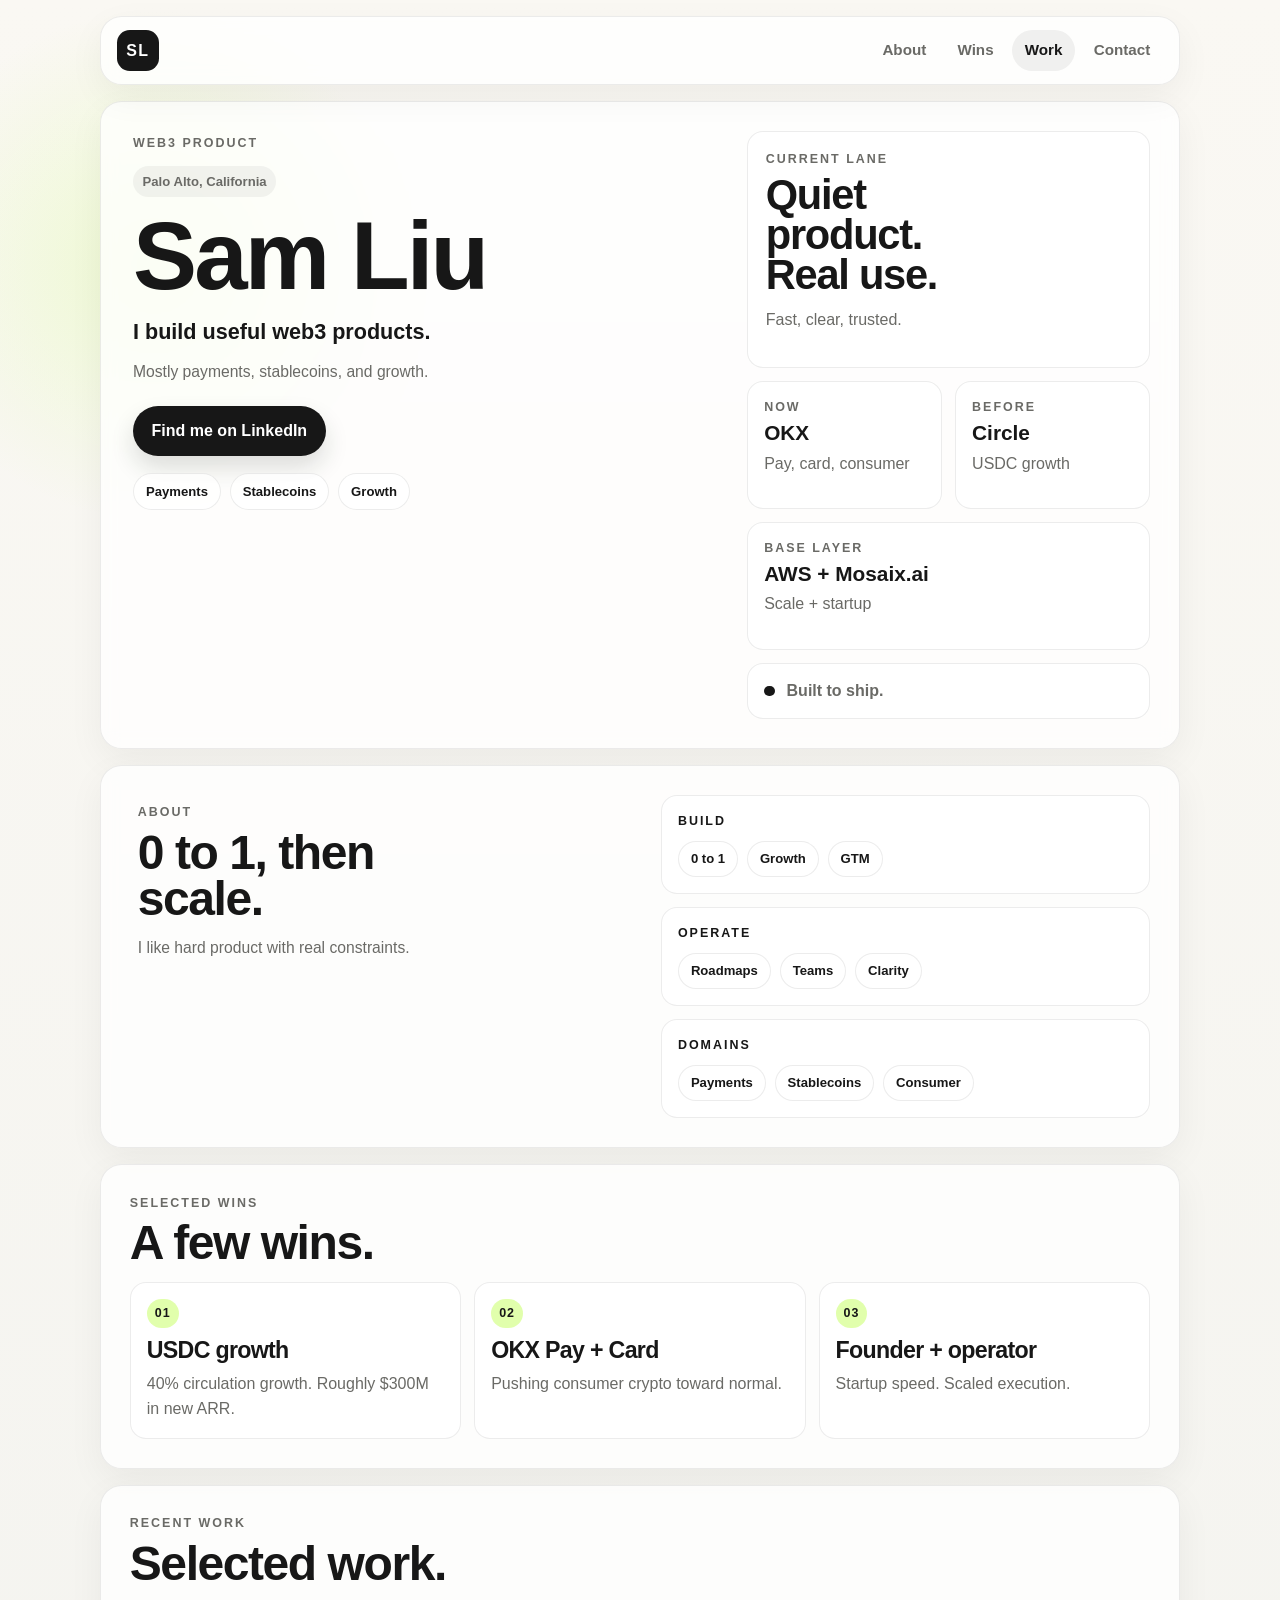
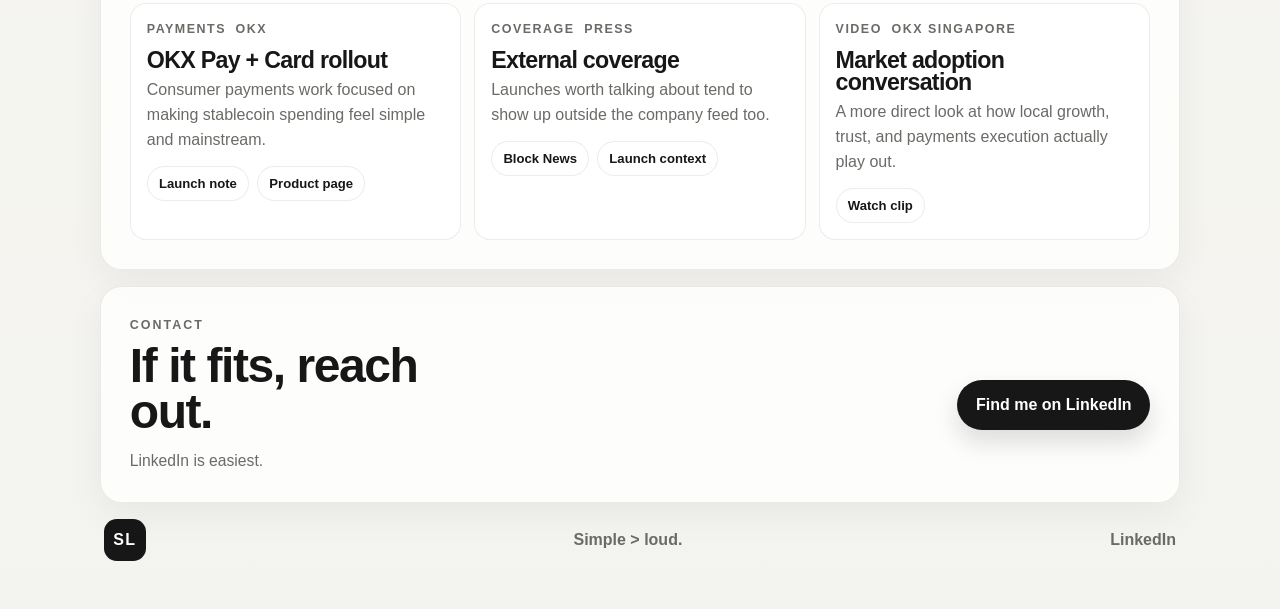
==== index.html @ 396bea4e "Publish personal site" ====
<!DOCTYPE html>
<html lang="en">
<head>
  <meta charset="UTF-8">
  <meta name="viewport" content="width=device-width, initial-scale=1.0">
  <title>Sam Liu | Product</title>
  <meta
    name="description"
    content="Sam Liu builds product in web3, focused on payments, stablecoins, and growth."
  >
  <script>document.documentElement.classList.add("js");</script>
  <link rel="stylesheet" href="styles.css">
</head>
<body>
  <div class="page-shell">
    <header class="site-header">
      <a class="brand" href="#intro">SL</a>
      <button class="menu-toggle" type="button" aria-expanded="false" aria-controls="site-nav">
        Menu
      </button>
      <nav class="site-nav" id="site-nav" aria-label="Primary">
        <a href="#about">About</a>
        <a href="#highlights">Wins</a>
        <a href="#experience">Work</a>
        <a href="#contact">Contact</a>
      </nav>
    </header>

    <main>
      <section class="hero-block reveal" id="intro">
        <div class="hero-main">
          <p class="eyebrow">Web3 product</p>
          <p class="location-chip" data-profile-location>Palo Alto, California</p>
          <h1 data-profile-name>Sam Liu</h1>
          <p class="hero-headline" data-profile-headline>
            I build useful web3 products.
          </p>
          <p class="hero-intro" data-profile-intro>
            Mostly payments, stablecoins, and growth.
          </p>
          <div class="hero-actions">
            <a class="button button-primary" data-linkedin-link href="https://www.linkedin.com/in/sumangliu/" target="_blank" rel="noreferrer">
              Find me on LinkedIn
            </a>
            <a class="button button-secondary is-hidden" data-email-link href="#">
              Send email
            </a>
          </div>
          <div class="focus-strip" id="focus-list">
            <span>Payments</span>
            <span>Stablecoins</span>
            <span>Growth</span>
          </div>
        </div>

        <aside class="hero-side">
          <img
            class="portrait-card is-hidden"
            id="hero-photo"
            alt="Portrait of Sam Liu"
          >
          <div class="signal-card" id="hero-fallback">
            <p class="mini-label">Current lane</p>
            <h2>Quiet product. Real use.</h2>
            <p>Fast, clear, trusted.</p>
          </div>
          <div class="stack-grid">
            <article class="mini-card">
              <p class="mini-label">Now</p>
              <strong>OKX</strong>
              <p>Pay, card, consumer</p>
            </article>
            <article class="mini-card">
              <p class="mini-label">Before</p>
              <strong>Circle</strong>
              <p>USDC growth</p>
            </article>
            <article class="mini-card mini-card-wide">
              <p class="mini-label">Base layer</p>
              <strong>AWS + Mosaix.ai</strong>
              <p>Scale + startup</p>
            </article>
          </div>
          <div class="route-card">
            <span class="route-dot"></span>
            <span>Built to ship.</span>
          </div>
        </aside>
      </section>

      <section class="about-band reveal" id="about">
        <div class="about-copy">
          <p class="eyebrow">About</p>
          <h2>0 to 1, then scale.</h2>
          <p data-about-summary>
            I like hard product with real constraints.
          </p>
        </div>
        <div class="skills-panel" id="skills-list">
          <article class="skill-group">
            <p class="mini-label">Build</p>
            <div class="chip-row">
              <span>0 to 1</span>
              <span>Growth</span>
              <span>GTM</span>
            </div>
          </article>
          <article class="skill-group">
            <p class="mini-label">Operate</p>
            <div class="chip-row">
              <span>Roadmaps</span>
              <span>Teams</span>
              <span>Clarity</span>
            </div>
          </article>
          <article class="skill-group">
            <p class="mini-label">Domains</p>
            <div class="chip-row">
              <span>Payments</span>
              <span>Stablecoins</span>
              <span>Consumer</span>
            </div>
          </article>
        </div>
      </section>

      <section class="section-block reveal" id="highlights">
        <div class="section-head">
          <p class="eyebrow">Selected wins</p>
          <h2>A few wins.</h2>
        </div>
        <div class="highlight-grid" id="highlights-list">
          <article class="highlight-card">
            <span class="card-index">01</span>
            <h3>USDC growth</h3>
            <p>40% circulation growth. Roughly $300M in new ARR.</p>
          </article>
          <article class="highlight-card">
            <span class="card-index">02</span>
            <h3>OKX Pay + Card</h3>
            <p>Pushing consumer crypto toward normal.</p>
          </article>
          <article class="highlight-card">
            <span class="card-index">03</span>
            <h3>Founder + operator</h3>
            <p>Startup speed. Scaled execution.</p>
          </article>
        </div>
      </section>

      <section class="section-block reveal" id="experience">
        <div class="section-head">
          <p class="eyebrow">Recent work</p>
          <h2>Selected work.</h2>
        </div>
        <div class="work-grid" id="work-list">
          <article class="work-card">
            <div class="work-body">
              <div class="work-meta">
                <span>Payments</span>
                <span>OKX</span>
              </div>
              <h3>OKX Pay + Card rollout</h3>
              <p>Consumer payments work focused on making stablecoin spending feel simple and mainstream.</p>
              <div class="work-links">
                <a href="https://lnkd.in/gmFxtwGd" target="_blank" rel="noreferrer">Launch note</a>
                <a href="https://my.okx.com" target="_blank" rel="noreferrer">Product page</a>
              </div>
            </div>
          </article>
          <article class="work-card">
            <div class="work-body">
              <div class="work-meta">
                <span>Coverage</span>
                <span>Press</span>
              </div>
              <h3>External coverage</h3>
              <p>Launches worth talking about tend to show up outside the company feed too.</p>
              <div class="work-links">
                <a href="https://lnkd.in/dr6fDfs2" target="_blank" rel="noreferrer">Block News</a>
                <a href="https://lnkd.in/gmFxtwGd" target="_blank" rel="noreferrer">Launch context</a>
              </div>
            </div>
          </article>
          <article class="work-card">
            <div class="work-body">
              <div class="work-meta">
                <span>Video</span>
                <span>OKX Singapore</span>
              </div>
              <h3>Market adoption conversation</h3>
              <p>A more direct look at how local growth, trust, and payments execution actually play out.</p>
              <div class="work-links">
                <a href="https://lnkd.in/gPq598sP" target="_blank" rel="noreferrer">Watch clip</a>
              </div>
            </div>
          </article>
        </div>
      </section>

      <section class="contact-strip reveal" id="contact">
        <div class="contact-copy">
          <p class="eyebrow">Contact</p>
          <h2>If it fits, reach out.</h2>
          <p>LinkedIn is easiest.</p>
        </div>
        <div class="contact-actions">
          <a class="button button-primary" data-linkedin-link href="https://www.linkedin.com/in/sumangliu/" target="_blank" rel="noreferrer">
            Find me on LinkedIn
          </a>
          <a class="button button-secondary is-hidden" data-email-link href="#">
            Send email
          </a>
        </div>
      </section>
    </main>

    <footer class="site-footer">
      <span class="footer-mark">SL</span>
      <p>Simple &gt; loud.</p>
      <a data-linkedin-link-footer href="https://www.linkedin.com/in/sumangliu/" target="_blank" rel="noreferrer">
        LinkedIn
      </a>
    </footer>
  </div>

  <script id="embedded-profile-data" type="application/json">
{
  "profile": {
    "name": "Sam Liu",
    "headline": "I build useful web3 products.",
    "intro": "Mostly payments, stablecoins, and growth.",
    "location": "Palo Alto, California",
    "linkedinUrl": "https://www.linkedin.com/in/sumangliu/",
    "email": "",
    "heroImage": ""
  },
  "about": {
    "summary": "I like hard product with real constraints.",
    "focusAreas": [
      "Payments",
      "Stablecoins",
      "Growth"
    ]
  },
  "experience": [
    {
      "role": "Senior Director of Product Management",
      "company": "OKX",
      "start": "Aug 2024",
      "end": "Present",
      "summary": "Leading Pay, card, and consumer money flows.",
      "bullets": [
        "Leading Pay, card, and consumer money flows."
      ]
    },
    {
      "role": "Director of Product Management - Growth",
      "company": "Circle",
      "start": "Jul 2023",
      "end": "Jun 2024",
      "summary": "Ran USDC growth across liquidity and distribution.",
      "bullets": [
        "Ran USDC growth across liquidity and distribution."
      ]
    },
    {
      "role": "Principal PM / Director, Circle Data",
      "company": "Circle",
      "start": "Jun 2022",
      "end": "Aug 2023",
      "summary": "Built the first product layer for Circle Data.",
      "bullets": [
        "Built the first product layer for Circle Data."
      ]
    },
    {
      "role": "Product Manager",
      "company": "AWS",
      "start": "Jan 2020",
      "end": "May 2022",
      "summary": "Led product for SageMaker Studio.",
      "bullets": [
        "Led product for SageMaker Studio."
      ]
    },
    {
      "role": "CEO / Co-Founder",
      "company": "Mosaix.ai",
      "start": "2016",
      "end": "2020",
      "summary": "Built and scaled a YC-backed voice product.",
      "bullets": [
        "Built and scaled a YC-backed voice product."
      ]
    }
  ],
  "work": [
    {
      "type": "Payments",
      "source": "OKX",
      "title": "OKX Pay + Card rollout",
      "summary": "Consumer payments work focused on making stablecoin spending feel simple and mainstream.",
      "links": [
        {
          "label": "Launch note",
          "url": "https://lnkd.in/gmFxtwGd"
        },
        {
          "label": "Product page",
          "url": "https://my.okx.com"
        }
      ]
    },
    {
      "type": "Coverage",
      "source": "Press",
      "title": "External coverage",
      "summary": "Launches worth talking about tend to show up outside the company feed too.",
      "links": [
        {
          "label": "Block News",
          "url": "https://lnkd.in/dr6fDfs2"
        },
        {
          "label": "Launch context",
          "url": "https://lnkd.in/gmFxtwGd"
        }
      ]
    },
    {
      "type": "Video",
      "source": "OKX Singapore",
      "title": "Market adoption conversation",
      "summary": "A more direct look at how local growth, trust, and payments execution actually play out.",
      "links": [
        {
          "label": "Watch clip",
          "url": "https://lnkd.in/gPq598sP"
        }
      ]
    }
  ],
  "skills": [
    {
      "group": "Build",
      "items": [
        "0 to 1",
        "Growth",
        "GTM"
      ]
    },
    {
      "group": "Operate",
      "items": [
        "Roadmaps",
        "Teams",
        "Clarity"
      ]
    },
    {
      "group": "Domains",
      "items": [
        "Payments",
        "Stablecoins",
        "Consumer"
      ]
    }
  ],
  "highlights": [
    {
      "title": "USDC growth",
      "context": "",
      "impact": "40% circulation growth. Roughly $300M in new ARR."
    },
    {
      "title": "OKX Pay + Card",
      "context": "",
      "impact": "Pushing consumer crypto toward normal."
    },
    {
      "title": "Founder + operator",
      "context": "",
      "impact": "Startup speed. Scaled execution."
    }
  ],
  "contact": {
    "primaryCtaLabel": "Find me on LinkedIn",
    "primaryCtaUrl": "https://www.linkedin.com/in/sumangliu/",
    "secondaryCtaLabel": "",
    "secondaryCtaUrl": ""
  }
}
  </script>
  <script src="script.js"></script>
</body>
</html>
---- styles.css ----
:root {
  --bg: #f3f3ef;
  --paper: rgba(255, 255, 255, 0.78);
  --paper-strong: rgba(255, 255, 255, 0.94);
  --ink: #171717;
  --muted: #6a6a66;
  --line: rgba(23, 23, 23, 0.08);
  --accent: #c8ff67;
  --shadow: 0 12px 36px rgba(18, 18, 18, 0.05);
  --heading-font: "Avenir Next Condensed", "Franklin Gothic Medium", "Arial Narrow", "Trebuchet MS", sans-serif;
  --body-font: "Avenir Next", "Trebuchet MS", "Segoe UI", sans-serif;
}

* {
  box-sizing: border-box;
}

html {
  scroll-behavior: smooth;
}

body {
  margin: 0;
  min-height: 100vh;
  color: var(--ink);
  font-family: var(--body-font);
  line-height: 1.5;
  background:
    radial-gradient(circle at 12% 12%, rgba(200, 255, 103, 0.24), transparent 16rem),
    linear-gradient(180deg, #faf8f3 0%, var(--bg) 100%);
}

body::before {
  content: none;
}

a {
  color: inherit;
  text-decoration: none;
}

img {
  display: block;
  max-width: 100%;
}

.page-shell {
  position: relative;
  z-index: 1;
  width: min(1080px, calc(100% - 2rem));
  margin: 0 auto;
  padding: 1rem 0 3rem;
}

.site-header,
.hero-block,
.about-band,
.section-block,
.contact-strip {
  border: 1px solid var(--line);
  border-radius: 1.35rem;
  background: var(--paper);
  backdrop-filter: blur(8px);
  box-shadow: var(--shadow);
}

.site-header {
  position: sticky;
  top: 1rem;
  z-index: 20;
  display: flex;
  align-items: center;
  justify-content: space-between;
  gap: 1rem;
  padding: 0.8rem 1rem;
  margin-bottom: 1rem;
}

.brand,
.footer-mark {
  display: inline-flex;
  align-items: center;
  justify-content: center;
  width: 2.6rem;
  height: 2.6rem;
  border-radius: 0.8rem;
  background: var(--ink);
  color: #ffffff;
  font-family: var(--heading-font);
  font-size: 1rem;
  font-weight: 700;
  letter-spacing: 0.08em;
}

.site-nav {
  display: flex;
  align-items: center;
  gap: 0.35rem;
}

.site-nav a {
  padding: 0.55rem 0.8rem;
  border-radius: 999px;
  color: var(--muted);
  font-size: 0.95rem;
  font-weight: 600;
  transition: background-color 160ms ease, color 160ms ease;
}

.site-nav a:hover,
.site-nav a.is-active {
  background: rgba(23, 23, 23, 0.06);
  color: var(--ink);
}

.menu-toggle {
  display: none;
  border: 1px solid var(--line);
  border-radius: 999px;
  background: var(--paper-strong);
  color: var(--ink);
  padding: 0.55rem 0.9rem;
  font: inherit;
  cursor: pointer;
}

.hero-block,
.about-band,
.section-block,
.contact-strip {
  padding: clamp(1.1rem, 3vw, 1.8rem);
  margin-bottom: 1rem;
}

.hero-block {
  display: grid;
  grid-template-columns: minmax(0, 1.2fr) minmax(280px, 0.8fr);
  gap: 0.8rem;
}

.hero-main,
.hero-side,
.about-copy,
.skills-panel,
.contact-copy {
  min-width: 0;
}

.hero-main {
  padding: 0.2rem;
}

.eyebrow,
.mini-label {
  margin: 0;
  font-size: 0.78rem;
  font-weight: 800;
  letter-spacing: 0.16em;
  text-transform: uppercase;
}

.eyebrow {
  color: var(--muted);
}

.mini-label {
  color: var(--ink);
}

.location-chip {
  display: inline-flex;
  margin: 0.85rem 0 0;
  padding: 0.35rem 0.6rem;
  border-radius: 999px;
  background: rgba(23, 23, 23, 0.05);
  color: var(--muted);
  font-size: 0.82rem;
  font-weight: 700;
}

h1,
h2,
h3 {
  margin: 0;
  font-family: var(--heading-font);
  font-weight: 700;
  line-height: 0.96;
  letter-spacing: -0.03em;
}

h1 {
  margin-top: 0.8rem;
  font-size: clamp(3.6rem, 9vw, 6rem);
}

h2 {
  font-size: clamp(1.8rem, 4vw, 3rem);
}

h3 {
  font-size: clamp(1.05rem, 2vw, 1.45rem);
}

.hero-headline {
  max-width: 28rem;
  margin: 1rem 0 0;
  font-size: clamp(1.05rem, 2vw, 1.35rem);
  line-height: 1.3;
  font-weight: 600;
}

.hero-intro,
.about-copy p:last-child,
.contact-copy p:last-child,
.highlight-card p,
.mini-card p,
.signal-card p,
.work-body p,
.route-card,
.skill-group span {
  color: var(--muted);
}

.hero-intro,
.about-copy p:last-child,
.contact-copy p:last-child {
  max-width: 28rem;
  margin: 0.8rem 0 0;
  font-size: 0.98rem;
  line-height: 1.65;
}

.hero-actions,
.contact-actions {
  display: flex;
  flex-wrap: wrap;
  gap: 0.7rem;
  margin-top: 1.3rem;
}

.button {
  display: inline-flex;
  align-items: center;
  justify-content: center;
  min-height: 3rem;
  padding: 0.75rem 1.1rem;
  border-radius: 999px;
  border: 1px solid transparent;
  font-weight: 700;
  transition: transform 160ms ease, box-shadow 160ms ease;
}

.button:hover {
  transform: translateY(-1px);
}

.button-primary {
  background: var(--ink);
  color: #ffffff;
  box-shadow: 0 12px 24px rgba(23, 23, 23, 0.14);
}

.button-secondary {
  border-color: var(--line);
  background: rgba(23, 23, 23, 0.03);
  color: var(--ink);
}

.focus-strip {
  display: flex;
  flex-wrap: wrap;
  gap: 0.55rem;
  margin-top: 1.1rem;
}

.focus-strip span,
.chip-row span {
  display: inline-flex;
  align-items: center;
  min-height: 2.1rem;
  padding: 0.45rem 0.75rem;
  border: 1px solid var(--line);
  border-radius: 999px;
  font-size: 0.82rem;
  font-weight: 700;
  color: var(--ink);
  background: rgba(255, 255, 255, 0.72);
}

.hero-side {
  display: grid;
  grid-template-rows: auto auto auto;
  gap: 0.8rem;
}

.portrait-card,
.signal-card,
.mini-card,
.route-card,
.skill-group,
.highlight-card,
.work-card {
  border: 1px solid var(--line);
  border-radius: 1rem;
  background: var(--paper-strong);
}

.portrait-card {
  width: 100%;
  min-height: 200px;
  object-fit: cover;
}

.signal-card {
  padding: 1.1rem;
  background: var(--paper-strong);
}

.signal-card h2 {
  margin-top: 0.45rem;
  max-width: 9ch;
  font-size: clamp(1.8rem, 4vw, 2.6rem);
}

.signal-card p:last-child {
  margin-top: 0.7rem;
  line-height: 1.7;
}

.stack-grid {
  display: grid;
  grid-template-columns: repeat(2, minmax(0, 1fr));
  gap: 0.8rem;
}

.mini-card {
  padding: 1rem;
}

.mini-card strong {
  display: block;
  margin-top: 0.35rem;
  font-family: var(--heading-font);
  font-size: 1.3rem;
  line-height: 1.05;
}

.mini-card p:last-child {
  margin-top: 0.4rem;
  line-height: 1.6;
}

.mini-card-wide {
  grid-column: 1 / -1;
  background: var(--paper-strong);
}

.route-card {
  display: flex;
  align-items: center;
  gap: 0.75rem;
  padding: 0.95rem 1rem;
  font-weight: 700;
}

.route-dot {
  width: 0.65rem;
  height: 0.65rem;
  border-radius: 50%;
  background: var(--ink);
}

.about-band {
  display: grid;
  grid-template-columns: minmax(0, 1fr) minmax(280px, 0.95fr);
  gap: 1rem;
}

.about-copy {
  padding: clamp(0.2rem, 1vw, 0.5rem);
}

.about-copy h2,
.section-head h2,
.contact-copy h2 {
  margin-top: 0.5rem;
  max-width: 12ch;
}

.skills-panel {
  display: grid;
  gap: 0.8rem;
}

.skill-group {
  padding: 1rem;
}

.chip-row {
  display: flex;
  flex-wrap: wrap;
  gap: 0.55rem;
  margin-top: 0.65rem;
}

.section-head {
  margin-bottom: 1rem;
}

.highlight-grid {
  display: grid;
  grid-template-columns: repeat(3, minmax(0, 1fr));
  gap: 0.8rem;
}

.highlight-card {
  display: flex;
  flex-direction: column;
  gap: 0.7rem;
  padding: 1rem;
}

.card-index {
  display: inline-flex;
  width: fit-content;
  padding: 0.3rem 0.5rem;
  border-radius: 999px;
  background: rgba(200, 255, 103, 0.55);
  font-size: 0.78rem;
  font-weight: 800;
  letter-spacing: 0.08em;
}

.highlight-card p {
  margin: 0;
  line-height: 1.55;
}

.work-grid {
  display: grid;
  grid-template-columns: repeat(auto-fit, minmax(220px, 1fr));
  gap: 0.8rem;
}

.work-card {
  display: block;
  border: 1px solid var(--line);
  border-radius: 1rem;
  background: var(--paper-strong);
  transition: transform 160ms ease, box-shadow 160ms ease, border-color 160ms ease;
}

.work-card:hover {
  transform: translateY(-2px);
  box-shadow: 0 16px 40px rgba(18, 18, 18, 0.08);
  border-color: rgba(23, 23, 23, 0.14);
}

.work-body {
  padding: 1rem;
}

.work-meta {
  display: flex;
  flex-wrap: wrap;
  gap: 0.4rem 0.6rem;
  margin-bottom: 0.6rem;
  font-size: 0.78rem;
  font-weight: 800;
  letter-spacing: 0.12em;
  text-transform: uppercase;
  color: var(--muted);
}

.work-body p {
  margin: 0.45rem 0 0;
  line-height: 1.55;
}

.work-links {
  display: flex;
  flex-wrap: wrap;
  gap: 0.5rem;
  margin-top: 0.85rem;
}

.work-links a {
  display: inline-flex;
  align-items: center;
  min-height: 2.2rem;
  padding: 0.4rem 0.7rem;
  border: 1px solid var(--line);
  border-radius: 999px;
  background: rgba(255, 255, 255, 0.72);
  color: var(--ink);
  font-size: 0.82rem;
  font-weight: 700;
}

.work-links a:hover {
  background: var(--accent);
}

.contact-strip {
  display: grid;
  grid-template-columns: minmax(0, 1fr) auto;
  gap: 1rem;
  align-items: center;
  background: var(--paper);
}

.contact-actions {
  justify-content: flex-end;
}

.site-footer {
  display: flex;
  align-items: center;
  justify-content: space-between;
  gap: 1rem;
  padding: 0 0.25rem;
  color: var(--muted);
}

.site-footer p {
  margin: 0;
  font-weight: 700;
}

.site-footer a {
  font-weight: 700;
}

.site-footer a:hover {
  color: var(--ink);
}

.is-hidden {
  display: none !important;
}

.reveal {
  opacity: 1;
  transform: none;
}

.js .reveal {
  opacity: 0;
  transform: translateY(18px);
  transition: opacity 420ms ease, transform 420ms ease;
}

.js .reveal.is-visible {
  opacity: 1;
  transform: translateY(0);
}

@media (max-width: 980px) {
  .hero-block,
  .about-band,
  .contact-strip,
  .highlight-grid {
    grid-template-columns: 1fr;
  }

  .work-grid {
    grid-template-columns: 1fr 1fr;
  }

  .about-copy h2,
  .section-head h2,
  .contact-copy h2 {
    max-width: none;
  }
}

@media (max-width: 760px) {
  .page-shell {
    width: min(100%, calc(100% - 1rem));
  }

  .site-header {
    top: 0.5rem;
    align-items: flex-start;
    flex-wrap: wrap;
    border-radius: 1.35rem;
  }

  .menu-toggle {
    display: inline-flex;
  }

  .site-nav {
    display: none;
    width: 100%;
    flex-direction: column;
    align-items: stretch;
    padding-top: 0.5rem;
  }

  .site-header.is-open .site-nav {
    display: flex;
  }

  .site-nav a {
    width: 100%;
    text-align: left;
  }

  .hero-block,
  .about-band,
  .section-block,
  .contact-strip {
    border-radius: 1.35rem;
  }

  h1 {
    font-size: clamp(3rem, 18vw, 4.7rem);
  }

  .stack-grid,
  .highlight-grid,
  .work-grid {
    grid-template-columns: 1fr;
  }

  .mini-card-wide {
    grid-column: auto;
  }

  .contact-actions {
    justify-content: flex-start;
  }

  .site-footer {
    flex-direction: column;
    align-items: flex-start;
  }
}
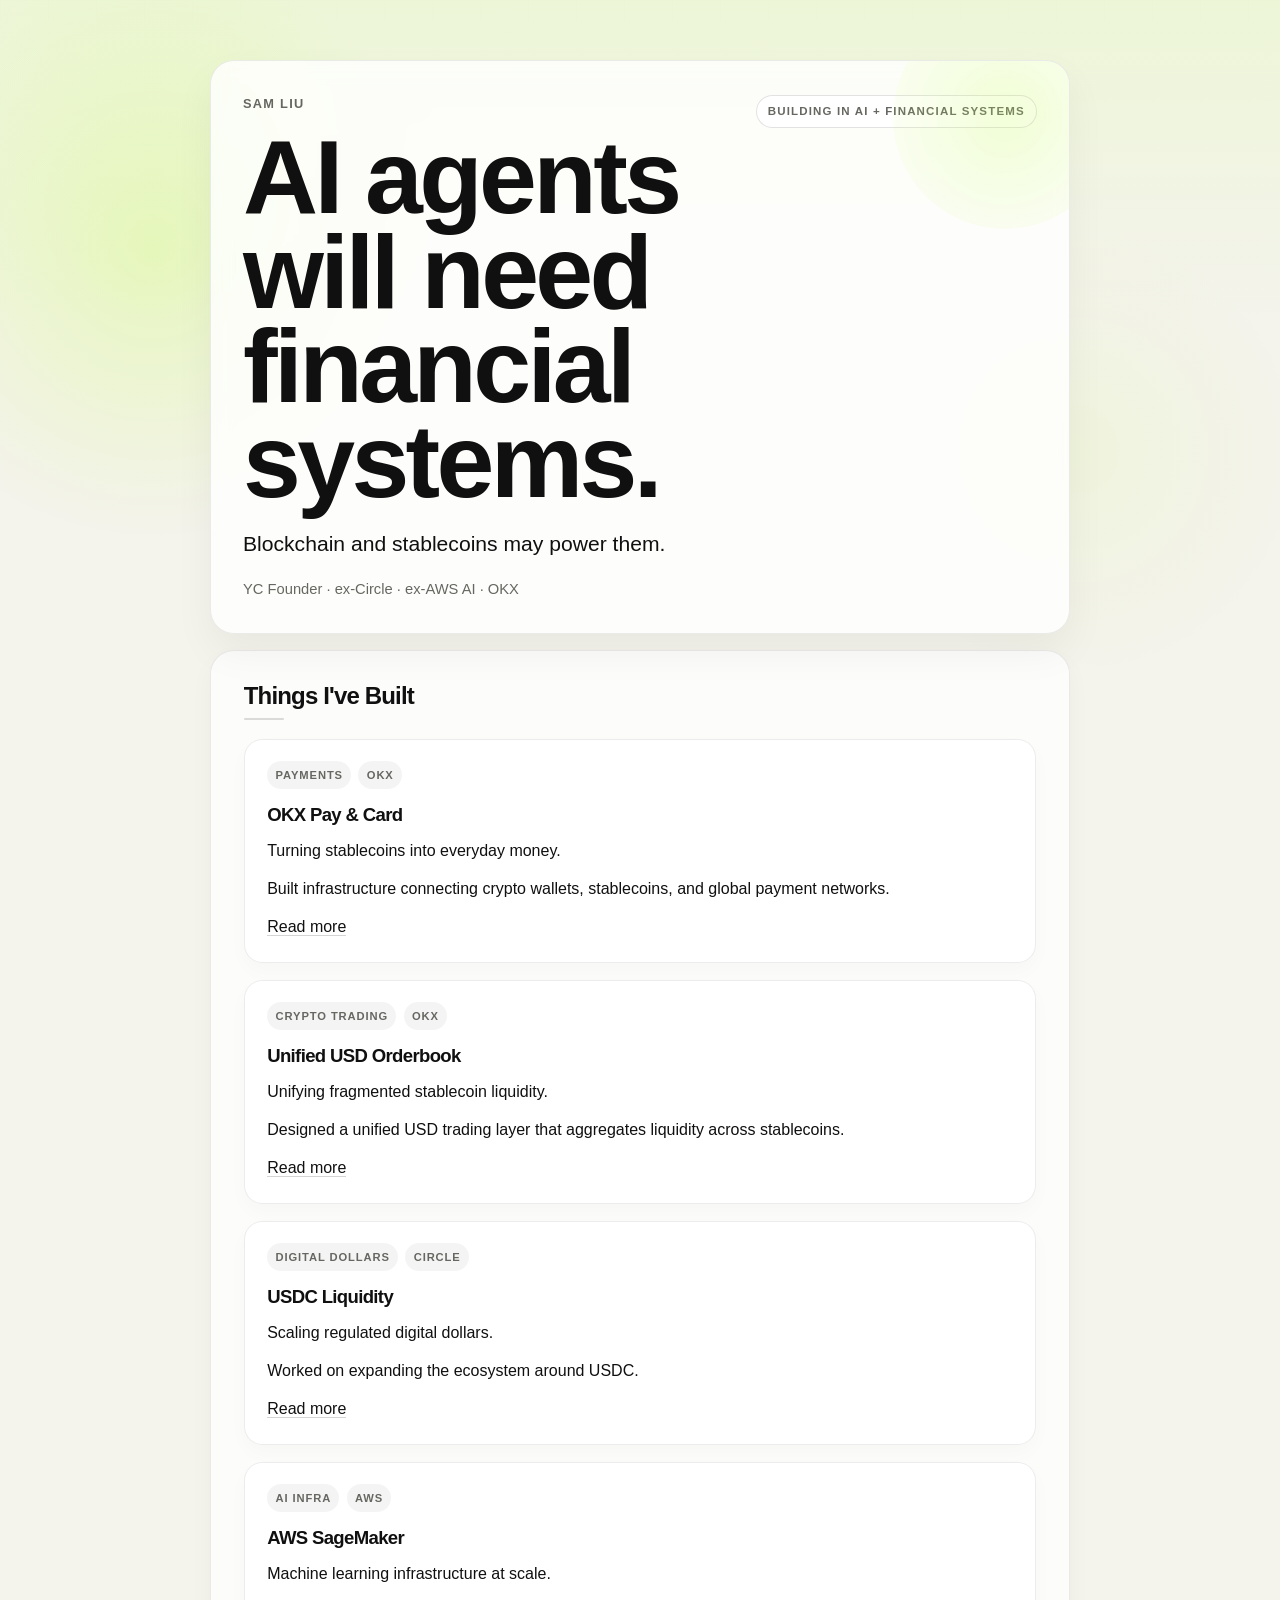
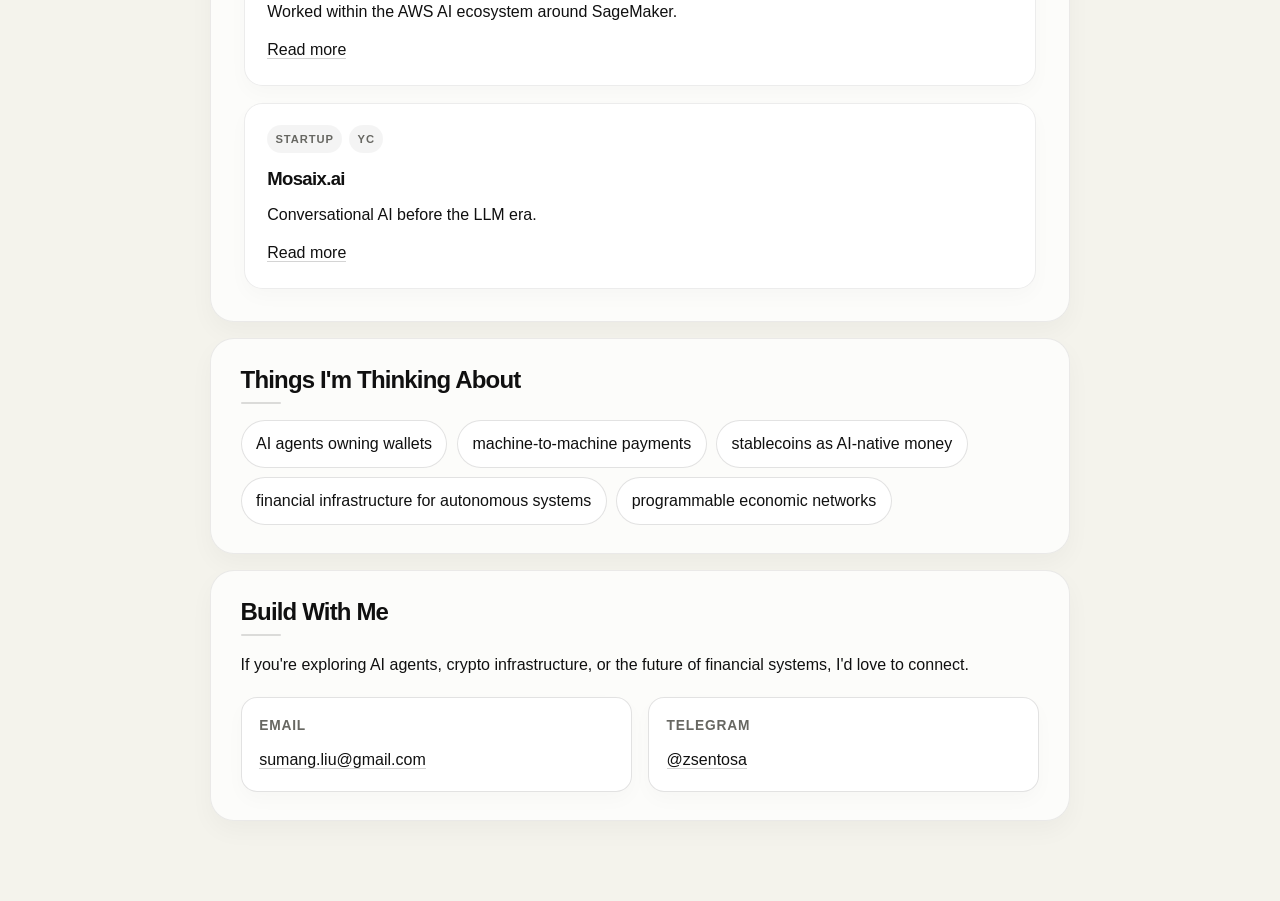
==== commit 3c0dbd3d: "Refresh personal site design" ====
--- a/index.html
+++ b/index.html
@@ -3,395 +3,111 @@
 <head>
   <meta charset="UTF-8">
   <meta name="viewport" content="width=device-width, initial-scale=1.0">
-  <title>Sam Liu | Product</title>
+  <title>Sam Liu</title>
   <meta
     name="description"
-    content="Sam Liu builds product in web3, focused on payments, stablecoins, and growth."
+    content="Sam Liu builds around AI agents, stablecoins, and financial systems."
   >
-  <script>document.documentElement.classList.add("js");</script>
-  <link rel="stylesheet" href="styles.css">
+  <link rel="stylesheet" href="style.css">
 </head>
 <body>
-  <div class="page-shell">
-    <header class="site-header">
-      <a class="brand" href="#intro">SL</a>
-      <button class="menu-toggle" type="button" aria-expanded="false" aria-controls="site-nav">
-        Menu
-      </button>
-      <nav class="site-nav" id="site-nav" aria-label="Primary">
-        <a href="#about">About</a>
-        <a href="#highlights">Wins</a>
-        <a href="#experience">Work</a>
-        <a href="#contact">Contact</a>
-      </nav>
+  <main class="page">
+    <header class="hero">
+      <div class="hero-topline">
+        <p class="eyebrow">Sam Liu</p>
+        <p class="status-pill">Building in AI + financial systems</p>
+      </div>
+      <h1>AI agents will need financial systems.</h1>
+      <p class="lede">Blockchain and stablecoins may power them.</p>
+      <p class="credibility">YC Founder · ex-Circle · ex-AWS AI · OKX</p>
     </header>
 
-    <main>
-      <section class="hero-block reveal" id="intro">
-        <div class="hero-main">
-          <p class="eyebrow">Web3 product</p>
-          <p class="location-chip" data-profile-location>Palo Alto, California</p>
-          <h1 data-profile-name>Sam Liu</h1>
-          <p class="hero-headline" data-profile-headline>
-            I build useful web3 products.
-          </p>
-          <p class="hero-intro" data-profile-intro>
-            Mostly payments, stablecoins, and growth.
-          </p>
-          <div class="hero-actions">
-            <a class="button button-primary" data-linkedin-link href="https://www.linkedin.com/in/sumangliu/" target="_blank" rel="noreferrer">
-              Find me on LinkedIn
-            </a>
-            <a class="button button-secondary is-hidden" data-email-link href="#">
-              Send email
-            </a>
+    <section class="section section-spacious">
+      <h2>Things I've Built</h2>
+      <div class="project-grid">
+        <article class="project">
+          <div class="project-meta">
+            <span>Payments</span>
+            <span>OKX</span>
           </div>
-          <div class="focus-strip" id="focus-list">
-            <span>Payments</span>
-            <span>Stablecoins</span>
-            <span>Growth</span>
+          <h3>OKX Pay &amp; Card</h3>
+          <p class="project-tagline">Turning stablecoins into everyday money.</p>
+          <p>Built infrastructure connecting crypto wallets, stablecoins, and global payment networks.</p>
+          <p><a href="https://my.okx.com" target="_blank" rel="noreferrer">Read more</a></p>
+        </article>
+
+        <article class="project">
+          <div class="project-meta">
+            <span>Crypto Trading</span>
+            <span>OKX</span>
           </div>
+          <h3>Unified USD Orderbook</h3>
+          <p class="project-tagline">Unifying fragmented stablecoin liquidity.</p>
+          <p>Designed a unified USD trading layer that aggregates liquidity across stablecoins.</p>
+          <p><a href="https://www.okx.com/learn/the-unified-usd-orderbook" target="_blank" rel="noreferrer">Read more</a></p>
+        </article>
+
+        <article class="project">
+          <div class="project-meta">
+            <span>Digital Dollars</span>
+            <span>Circle</span>
+          </div>
+          <h3>USDC Liquidity</h3>
+          <p class="project-tagline">Scaling regulated digital dollars.</p>
+          <p>Worked on expanding the ecosystem around USDC.</p>
+          <p><a href="https://www.circle.com/usdc" target="_blank" rel="noreferrer">Read more</a></p>
+        </article>
+
+        <article class="project">
+          <div class="project-meta">
+            <span>AI Infra</span>
+            <span>AWS</span>
+          </div>
+          <h3>AWS SageMaker</h3>
+          <p class="project-tagline">Machine learning infrastructure at scale.</p>
+          <p>Worked within the AWS AI ecosystem around SageMaker.</p>
+          <p><a href="https://aws.amazon.com/sagemaker" target="_blank" rel="noreferrer">Read more</a></p>
+        </article>
+
+        <article class="project">
+          <div class="project-meta">
+            <span>Startup</span>
+            <span>YC</span>
+          </div>
+          <h3>Mosaix.ai</h3>
+          <p class="project-tagline">Conversational AI before the LLM era.</p>
+          <p><a href="https://www.ycombinator.com/companies/mosaix-ai" target="_blank" rel="noreferrer">Read more</a></p>
+        </article>
+      </div>
+    </section>
+
+    <section class="section">
+      <h2>Things I'm Thinking About</h2>
+      <div class="thoughts">
+        <p>AI agents owning wallets</p>
+        <p>machine-to-machine payments</p>
+        <p>stablecoins as AI-native money</p>
+        <p>financial infrastructure for autonomous systems</p>
+        <p>programmable economic networks</p>
+      </div>
+    </section>
+
+    <section class="section">
+      <h2>Build With Me</h2>
+      <p>
+        If you're exploring AI agents, crypto infrastructure, or the future of financial systems, I'd love to connect.
+      </p>
+      <div class="contact-grid">
+        <div class="contact">
+          <p>Email</p>
+          <p><a href="mailto:sumang.liu@gmail.com">sumang.liu@gmail.com</a></p>
         </div>
-
-        <aside class="hero-side">
-          <img
-            class="portrait-card is-hidden"
-            id="hero-photo"
-            alt="Portrait of Sam Liu"
-          >
-          <div class="signal-card" id="hero-fallback">
-            <p class="mini-label">Current lane</p>
-            <h2>Quiet product. Real use.</h2>
-            <p>Fast, clear, trusted.</p>
-          </div>
-          <div class="stack-grid">
-            <article class="mini-card">
-              <p class="mini-label">Now</p>
-              <strong>OKX</strong>
-              <p>Pay, card, consumer</p>
-            </article>
-            <article class="mini-card">
-              <p class="mini-label">Before</p>
-              <strong>Circle</strong>
-              <p>USDC growth</p>
-            </article>
-            <article class="mini-card mini-card-wide">
-              <p class="mini-label">Base layer</p>
-              <strong>AWS + Mosaix.ai</strong>
-              <p>Scale + startup</p>
-            </article>
-          </div>
-          <div class="route-card">
-            <span class="route-dot"></span>
-            <span>Built to ship.</span>
-          </div>
-        </aside>
-      </section>
-
-      <section class="about-band reveal" id="about">
-        <div class="about-copy">
-          <p class="eyebrow">About</p>
-          <h2>0 to 1, then scale.</h2>
-          <p data-about-summary>
-            I like hard product with real constraints.
-          </p>
+        <div class="contact">
+          <p>Telegram</p>
+          <p><a href="https://t.me/zsentosa" target="_blank" rel="noreferrer">@zsentosa</a></p>
         </div>
-        <div class="skills-panel" id="skills-list">
-          <article class="skill-group">
-            <p class="mini-label">Build</p>
-            <div class="chip-row">
-              <span>0 to 1</span>
-              <span>Growth</span>
-              <span>GTM</span>
-            </div>
-          </article>
-          <article class="skill-group">
-            <p class="mini-label">Operate</p>
-            <div class="chip-row">
-              <span>Roadmaps</span>
-              <span>Teams</span>
-              <span>Clarity</span>
-            </div>
-          </article>
-          <article class="skill-group">
-            <p class="mini-label">Domains</p>
-            <div class="chip-row">
-              <span>Payments</span>
-              <span>Stablecoins</span>
-              <span>Consumer</span>
-            </div>
-          </article>
-        </div>
-      </section>
-
-      <section class="section-block reveal" id="highlights">
-        <div class="section-head">
-          <p class="eyebrow">Selected wins</p>
-          <h2>A few wins.</h2>
-        </div>
-        <div class="highlight-grid" id="highlights-list">
-          <article class="highlight-card">
-            <span class="card-index">01</span>
-            <h3>USDC growth</h3>
-            <p>40% circulation growth. Roughly $300M in new ARR.</p>
-          </article>
-          <article class="highlight-card">
-            <span class="card-index">02</span>
-            <h3>OKX Pay + Card</h3>
-            <p>Pushing consumer crypto toward normal.</p>
-          </article>
-          <article class="highlight-card">
-            <span class="card-index">03</span>
-            <h3>Founder + operator</h3>
-            <p>Startup speed. Scaled execution.</p>
-          </article>
-        </div>
-      </section>
-
-      <section class="section-block reveal" id="experience">
-        <div class="section-head">
-          <p class="eyebrow">Recent work</p>
-          <h2>Selected work.</h2>
-        </div>
-        <div class="work-grid" id="work-list">
-          <article class="work-card">
-            <div class="work-body">
-              <div class="work-meta">
-                <span>Payments</span>
-                <span>OKX</span>
-              </div>
-              <h3>OKX Pay + Card rollout</h3>
-              <p>Consumer payments work focused on making stablecoin spending feel simple and mainstream.</p>
-              <div class="work-links">
-                <a href="https://lnkd.in/gmFxtwGd" target="_blank" rel="noreferrer">Launch note</a>
-                <a href="https://my.okx.com" target="_blank" rel="noreferrer">Product page</a>
-              </div>
-            </div>
-          </article>
-          <article class="work-card">
-            <div class="work-body">
-              <div class="work-meta">
-                <span>Coverage</span>
-                <span>Press</span>
-              </div>
-              <h3>External coverage</h3>
-              <p>Launches worth talking about tend to show up outside the company feed too.</p>
-              <div class="work-links">
-                <a href="https://lnkd.in/dr6fDfs2" target="_blank" rel="noreferrer">Block News</a>
-                <a href="https://lnkd.in/gmFxtwGd" target="_blank" rel="noreferrer">Launch context</a>
-              </div>
-            </div>
-          </article>
-          <article class="work-card">
-            <div class="work-body">
-              <div class="work-meta">
-                <span>Video</span>
-                <span>OKX Singapore</span>
-              </div>
-              <h3>Market adoption conversation</h3>
-              <p>A more direct look at how local growth, trust, and payments execution actually play out.</p>
-              <div class="work-links">
-                <a href="https://lnkd.in/gPq598sP" target="_blank" rel="noreferrer">Watch clip</a>
-              </div>
-            </div>
-          </article>
-        </div>
-      </section>
-
-      <section class="contact-strip reveal" id="contact">
-        <div class="contact-copy">
-          <p class="eyebrow">Contact</p>
-          <h2>If it fits, reach out.</h2>
-          <p>LinkedIn is easiest.</p>
-        </div>
-        <div class="contact-actions">
-          <a class="button button-primary" data-linkedin-link href="https://www.linkedin.com/in/sumangliu/" target="_blank" rel="noreferrer">
-            Find me on LinkedIn
-          </a>
-          <a class="button button-secondary is-hidden" data-email-link href="#">
-            Send email
-          </a>
-        </div>
-      </section>
-    </main>
-
-    <footer class="site-footer">
-      <span class="footer-mark">SL</span>
-      <p>Simple &gt; loud.</p>
-      <a data-linkedin-link-footer href="https://www.linkedin.com/in/sumangliu/" target="_blank" rel="noreferrer">
-        LinkedIn
-      </a>
-    </footer>
-  </div>
-
-  <script id="embedded-profile-data" type="application/json">
-{
-  "profile": {
-    "name": "Sam Liu",
-    "headline": "I build useful web3 products.",
-    "intro": "Mostly payments, stablecoins, and growth.",
-    "location": "Palo Alto, California",
-    "linkedinUrl": "https://www.linkedin.com/in/sumangliu/",
-    "email": "",
-    "heroImage": ""
-  },
-  "about": {
-    "summary": "I like hard product with real constraints.",
-    "focusAreas": [
-      "Payments",
-      "Stablecoins",
-      "Growth"
-    ]
-  },
-  "experience": [
-    {
-      "role": "Senior Director of Product Management",
-      "company": "OKX",
-      "start": "Aug 2024",
-      "end": "Present",
-      "summary": "Leading Pay, card, and consumer money flows.",
-      "bullets": [
-        "Leading Pay, card, and consumer money flows."
-      ]
-    },
-    {
-      "role": "Director of Product Management - Growth",
-      "company": "Circle",
-      "start": "Jul 2023",
-      "end": "Jun 2024",
-      "summary": "Ran USDC growth across liquidity and distribution.",
-      "bullets": [
-        "Ran USDC growth across liquidity and distribution."
-      ]
-    },
-    {
-      "role": "Principal PM / Director, Circle Data",
-      "company": "Circle",
-      "start": "Jun 2022",
-      "end": "Aug 2023",
-      "summary": "Built the first product layer for Circle Data.",
-      "bullets": [
-        "Built the first product layer for Circle Data."
-      ]
-    },
-    {
-      "role": "Product Manager",
-      "company": "AWS",
-      "start": "Jan 2020",
-      "end": "May 2022",
-      "summary": "Led product for SageMaker Studio.",
-      "bullets": [
-        "Led product for SageMaker Studio."
-      ]
-    },
-    {
-      "role": "CEO / Co-Founder",
-      "company": "Mosaix.ai",
-      "start": "2016",
-      "end": "2020",
-      "summary": "Built and scaled a YC-backed voice product.",
-      "bullets": [
-        "Built and scaled a YC-backed voice product."
-      ]
-    }
-  ],
-  "work": [
-    {
-      "type": "Payments",
-      "source": "OKX",
-      "title": "OKX Pay + Card rollout",
-      "summary": "Consumer payments work focused on making stablecoin spending feel simple and mainstream.",
-      "links": [
-        {
-          "label": "Launch note",
-          "url": "https://lnkd.in/gmFxtwGd"
-        },
-        {
-          "label": "Product page",
-          "url": "https://my.okx.com"
-        }
-      ]
-    },
-    {
-      "type": "Coverage",
-      "source": "Press",
-      "title": "External coverage",
-      "summary": "Launches worth talking about tend to show up outside the company feed too.",
-      "links": [
-        {
-          "label": "Block News",
-          "url": "https://lnkd.in/dr6fDfs2"
-        },
-        {
-          "label": "Launch context",
-          "url": "https://lnkd.in/gmFxtwGd"
-        }
-      ]
-    },
-    {
-      "type": "Video",
-      "source": "OKX Singapore",
-      "title": "Market adoption conversation",
-      "summary": "A more direct look at how local growth, trust, and payments execution actually play out.",
-      "links": [
-        {
-          "label": "Watch clip",
-          "url": "https://lnkd.in/gPq598sP"
-        }
-      ]
-    }
-  ],
-  "skills": [
-    {
-      "group": "Build",
-      "items": [
-        "0 to 1",
-        "Growth",
-        "GTM"
-      ]
-    },
-    {
-      "group": "Operate",
-      "items": [
-        "Roadmaps",
-        "Teams",
-        "Clarity"
-      ]
-    },
-    {
-      "group": "Domains",
-      "items": [
-        "Payments",
-        "Stablecoins",
-        "Consumer"
-      ]
-    }
-  ],
-  "highlights": [
-    {
-      "title": "USDC growth",
-      "context": "",
-      "impact": "40% circulation growth. Roughly $300M in new ARR."
-    },
-    {
-      "title": "OKX Pay + Card",
-      "context": "",
-      "impact": "Pushing consumer crypto toward normal."
-    },
-    {
-      "title": "Founder + operator",
-      "context": "",
-      "impact": "Startup speed. Scaled execution."
-    }
-  ],
-  "contact": {
-    "primaryCtaLabel": "Find me on LinkedIn",
-    "primaryCtaUrl": "https://www.linkedin.com/in/sumangliu/",
-    "secondaryCtaLabel": "",
-    "secondaryCtaUrl": ""
-  }
-}
-  </script>
-  <script src="script.js"></script>
+      </div>
+    </section>
+  </main>
 </body>
 </html>
--- a/style.css
+++ b/style.css
@@ -0,0 +1,305 @@
+:root {
+  --bg: #f4f3ec;
+  --bg-accent: #edf6d7;
+  --card: rgba(255, 255, 255, 0.82);
+  --card-strong: rgba(255, 255, 255, 0.9);
+  --text: #101010;
+  --muted: #676762;
+  --line: rgba(16, 16, 16, 0.08);
+  --line-strong: rgba(16, 16, 16, 0.12);
+  --link: #111111;
+  --accent: #c7ff53;
+  --shadow-soft: 0 18px 40px rgba(16, 16, 16, 0.05);
+  --shadow-card: 0 10px 24px rgba(16, 16, 16, 0.035);
+}
+
+* {
+  box-sizing: border-box;
+}
+
+html {
+  font-size: 16px;
+}
+
+body {
+  margin: 0;
+  background:
+    radial-gradient(circle at 12% 10%, rgba(199, 255, 83, 0.3), transparent 18rem),
+    radial-gradient(circle at 84% 18%, rgba(199, 255, 83, 0.1), transparent 14rem),
+    linear-gradient(180deg, var(--bg-accent) 0%, var(--bg) 20rem);
+  color: var(--text);
+  font-family: "Avenir Next", -apple-system, BlinkMacSystemFont, "Segoe UI", Helvetica, Arial, sans-serif;
+  line-height: 1.65;
+}
+
+body::before {
+  position: fixed;
+  inset: 0;
+  content: "";
+  pointer-events: none;
+  opacity: 0.28;
+  background-image:
+    linear-gradient(rgba(16, 16, 16, 0.025) 1px, transparent 1px),
+    linear-gradient(90deg, rgba(16, 16, 16, 0.025) 1px, transparent 1px);
+  background-size: 48px 48px;
+  mask-image: linear-gradient(180deg, rgba(0, 0, 0, 0.6), transparent 70%);
+}
+
+a {
+  color: var(--link);
+  text-decoration: none;
+  border-bottom: 1px solid rgba(17, 17, 17, 0.18);
+}
+
+a:hover {
+  border-bottom-color: var(--text);
+}
+
+.page {
+  position: relative;
+  width: min(860px, calc(100% - 2rem));
+  margin: 0 auto;
+  padding: 3.75rem 0 5rem;
+}
+
+.hero {
+  position: relative;
+  overflow: hidden;
+  padding: 2rem;
+  border: 1px solid var(--line);
+  border-radius: 1.5rem;
+  background: var(--card);
+  backdrop-filter: blur(10px);
+  box-shadow: var(--shadow-soft);
+}
+
+.hero::after {
+  position: absolute;
+  top: -3.5rem;
+  right: -3rem;
+  width: 14rem;
+  height: 14rem;
+  content: "";
+  border-radius: 50%;
+  background: radial-gradient(circle, rgba(199, 255, 83, 0.22), rgba(199, 255, 83, 0));
+}
+
+.hero-topline {
+  display: flex;
+  align-items: center;
+  justify-content: space-between;
+  gap: 1rem;
+}
+
+.eyebrow,
+.status-pill {
+  margin: 0 0 1rem;
+  color: var(--muted);
+  font-size: 0.8rem;
+  font-weight: 700;
+  letter-spacing: 0.1em;
+  text-transform: uppercase;
+}
+
+.status-pill {
+  margin-bottom: 0;
+  padding: 0.4rem 0.7rem;
+  border: 1px solid var(--line-strong);
+  border-radius: 999px;
+  background: rgba(255, 255, 255, 0.9);
+  font-size: 0.72rem;
+}
+
+h1,
+h2,
+h3 {
+  margin: 0;
+  font-weight: 600;
+  letter-spacing: -0.035em;
+}
+
+h1 {
+  max-width: 9ch;
+  font-size: clamp(3.5rem, 10vw, 6.5rem);
+  line-height: 0.91;
+}
+
+h2 {
+  font-size: 1.5rem;
+  line-height: 1.12;
+}
+
+h3 {
+  font-size: 1.16rem;
+  line-height: 1.22;
+}
+
+.lede {
+  max-width: 32rem;
+  margin: 1.25rem 0 0;
+  font-size: 1.32rem;
+  color: var(--text);
+  line-height: 1.45;
+}
+
+.credibility {
+  margin: 1.1rem 0 0;
+  color: var(--muted);
+  font-size: 0.92rem;
+}
+
+.section {
+  margin-top: 1rem;
+  padding: 1.75rem 1.85rem;
+  border: 1px solid var(--line);
+  border-radius: 1.5rem;
+  background: rgba(255, 255, 255, 0.74);
+  box-shadow: var(--shadow-card);
+}
+
+.section-spacious {
+  padding: 2rem 2.05rem;
+}
+
+.section:last-child {
+  margin-bottom: 0;
+}
+
+.section h2 {
+  margin-bottom: 1rem;
+  position: relative;
+  padding-bottom: 0.65rem;
+}
+
+.section h2::after {
+  position: absolute;
+  left: 0;
+  bottom: 0;
+  width: 2.5rem;
+  height: 2px;
+  content: "";
+  border-radius: 999px;
+  background: rgba(16, 16, 16, 0.14);
+}
+
+.section p {
+  margin: 0.55rem 0 0;
+}
+
+.project-grid {
+  display: grid;
+  grid-template-columns: 1fr;
+  gap: 1.05rem;
+  margin-top: 1.15rem;
+}
+
+.project {
+  padding: 1.35rem 1.4rem;
+  border: 1px solid var(--line);
+  border-radius: 1.15rem;
+  background: var(--card-strong);
+  box-shadow: 0 8px 20px rgba(16, 16, 16, 0.025);
+}
+
+.project-meta {
+  display: flex;
+  flex-wrap: wrap;
+  gap: 0.45rem;
+  margin-bottom: 0.95rem;
+}
+
+.project-meta span {
+  display: inline-flex;
+  align-items: center;
+  padding: 0.28rem 0.52rem;
+  border-radius: 999px;
+  background: rgba(16, 16, 16, 0.045);
+  color: var(--muted);
+  font-size: 0.7rem;
+  font-weight: 700;
+  letter-spacing: 0.08em;
+  text-transform: uppercase;
+}
+
+.project-tagline {
+  color: var(--text);
+  font-weight: 500;
+}
+
+.project p {
+  margin-top: 0.72rem;
+}
+
+.thoughts p {
+  margin: 0;
+}
+
+.thoughts {
+  display: flex;
+  flex-wrap: wrap;
+  gap: 0.6rem;
+  margin-top: 1rem;
+}
+
+.thoughts p {
+  padding: 0.72rem 0.9rem;
+  border: 1px solid var(--line-strong);
+  border-radius: 999px;
+  background: rgba(255, 255, 255, 0.84);
+  width: fit-content;
+  max-width: 100%;
+  line-height: 1.4;
+}
+
+.contact-grid {
+  display: grid;
+  grid-template-columns: repeat(2, minmax(0, 1fr));
+  gap: 1rem;
+  margin-top: 1.15rem;
+}
+
+.contact {
+  padding: 1.1rem 1.1rem;
+  border: 1px solid var(--line-strong);
+  border-radius: 1rem;
+  background: var(--card-strong);
+  box-shadow: 0 8px 20px rgba(16, 16, 16, 0.025);
+}
+
+.contact p:first-child {
+  margin-top: 0;
+  color: var(--muted);
+  font-size: 0.86rem;
+  font-weight: 700;
+  letter-spacing: 0.06em;
+  text-transform: uppercase;
+}
+
+@media (max-width: 640px) {
+  .page {
+    width: min(100%, calc(100% - 1.5rem));
+    padding: 1.15rem 0 3rem;
+  }
+
+  .hero-topline,
+  .contact-grid {
+    flex-direction: column;
+    align-items: flex-start;
+  }
+
+  .section {
+    padding: 1.25rem;
+  }
+
+  .hero {
+    padding: 1.3rem;
+  }
+
+  .section-spacious {
+    padding: 1.4rem 1.25rem;
+  }
+
+  .thoughts {
+    gap: 0.5rem;
+  }
+}
